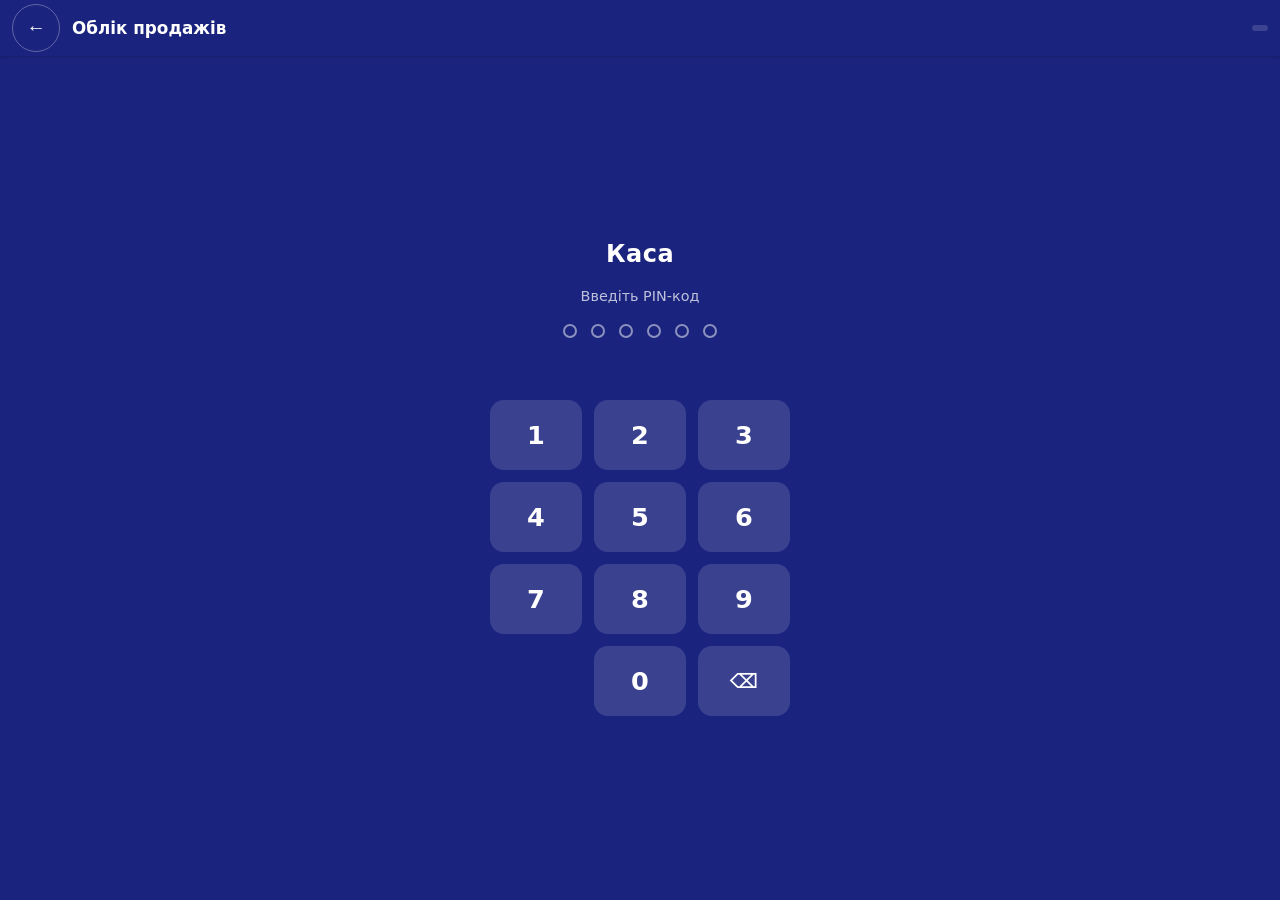
==== cashier/index.html @ b3fe04d3 "Initial commit - Sales tracking PWA" ====
<!DOCTYPE html>
<html lang="uk">
<head>
  <meta charset="UTF-8">
  <meta name="viewport" content="width=device-width, initial-scale=1, viewport-fit=cover">
  <meta name="theme-color" content="#1A237E">
  <meta name="mobile-web-app-capable" content="yes">
  <meta name="apple-mobile-web-app-capable" content="yes">
  <meta name="apple-mobile-web-app-status-bar-style" content="black-translucent">
  <title>Каса</title>
  <link rel="manifest" href="manifest.json">
  <link rel="stylesheet" href="css/main.css">
</head>
<body>

<div id="app">

  <!-- ═══ SHARED HEADER ═══════════════════════════════════════════════════════ -->
  <header class="app-header">
    <button id="hdr-back"
            class="btn-icon"
            hidden
            style="border-color:rgba(255,255,255,.3);color:#fff;background:transparent;flex-shrink:0"
            aria-label="Назад">←</button>

    <span id="hdr-shop"    class="header-shop"  hidden></span>
    <span id="hdr-shift"   class="header-shift" hidden></span>
    <span id="hdr-title"   style="font-weight:700;font-size:1.05rem" hidden></span>

    <div class="header-space"></div>

    <span id="hdr-cashier" class="header-seller" hidden></span>
    <span id="scan-badge"  class="scan-badge"    hidden></span>
    <div  id="sync-dot"    class="sync-dot"      hidden title="Синхронізація"></div>
  </header>

  <!-- ═══ MAIN (screens stack here) ══════════════════════════════════════════ -->
  <main class="app-main">

    <!-- Hidden HID focus target — exists outside screens so it persists -->
    <input id="barcode-input"
           type="text"
           autocomplete="off"
           inputmode="none"
           tabindex="-1"
           aria-hidden="true">

    <!-- ─── SCREEN: LOGIN ───────────────────────────────────────────────────── -->
    <div id="screen-login" class="screen is-active">
      <div class="login-logo">Каса</div>
      <p class="login-prompt">Введіть PIN-код</p>

      <div class="pin-dots">
        <div class="pin-dot"></div>
        <div class="pin-dot"></div>
        <div class="pin-dot"></div>
        <div class="pin-dot"></div>
        <div class="pin-dot"></div>
        <div class="pin-dot"></div>
      </div>

      <p id="login-error" class="login-error" role="alert"></p>

      <div class="pin-keyboard" role="group" aria-label="Цифрова клавіатура">
        <button class="pin-key" data-value="1">1</button>
        <button class="pin-key" data-value="2">2</button>
        <button class="pin-key" data-value="3">3</button>
        <button class="pin-key" data-value="4">4</button>
        <button class="pin-key" data-value="5">5</button>
        <button class="pin-key" data-value="6">6</button>
        <button class="pin-key" data-value="7">7</button>
        <button class="pin-key" data-value="8">8</button>
        <button class="pin-key" data-value="9">9</button>
        <button class="pin-key pin-key--empty" aria-hidden="true" tabindex="-1"></button>
        <button class="pin-key" data-value="0">0</button>
        <button class="pin-key pin-key--backspace" data-value="del" aria-label="Видалити">⌫</button>
      </div>
    </div>

    <!-- ─── SCREEN: SHIFT OPEN ─────────────────────────────────────────────── -->
    <div id="screen-shift-open" class="screen">
      <div class="form-screen">
        <h1 class="form-screen-title">Відкрити зміну</h1>

        <form id="form-shift-open" class="flex flex-col gap" novalidate>
          <div class="form-group">
            <label class="form-label" for="shift-shop">Магазин</label>
            <select id="shift-shop" class="form-select" required></select>
          </div>

          <div class="form-group">
            <label class="form-label" for="shift-meter-start">Показник лічильника</label>
            <input id="shift-meter-start"
                   class="form-input"
                   type="number"
                   min="0"
                   step="1"
                   required
                   placeholder="0"
                   inputmode="numeric">
          </div>

          <button type="submit" class="btn btn--primary btn--full btn--large">
            Відкрити зміну
          </button>
        </form>
      </div>
    </div>

    <!-- ─── SCREEN: POS ─────────────────────────────────────────────────────── -->
    <div id="screen-pos" class="screen">

      <!-- Camera overlay (fixed, shown only when camera active) -->
      <div id="scanner-container" hidden>
        <video id="scanner-video" autoplay playsinline muted></video>
        <div class="scanner-frame" aria-hidden="true"></div>
      </div>

      <!-- Two-panel POS layout -->
      <div class="pos-layout flex-1" style="min-height:0">

        <!-- Cart panel -->
        <div class="pos-cart-panel">
          <div id="cart-list" class="cart-list">
            <div class="cart-empty">
              <div class="cart-empty-icon">🛒</div>
              <span>Відскануйте товар або штрихкод</span>
            </div>
          </div>
        </div>

        <!-- Payment panel -->
        <div class="pos-payment-panel">
          <div class="cart-total-row">
            <span class="text-muted text-sm">Позицій</span>
            <span id="cart-item-count" class="fw-bold">0 шт.</span>
          </div>

          <div class="cart-total-row grand-total">
            <span>Разом</span>
            <span id="cart-total-amount">0,00 ₴</span>
          </div>

          <div class="payment-type-group">
            <button id="pay-cash" class="payment-btn is-active" type="button">Готівка</button>
            <button id="pay-card" class="payment-btn"           type="button">Картка</button>
          </div>

          <button id="btn-checkout" class="btn-checkout w-full" type="button" disabled>
            Провести
          </button>
        </div>
      </div>

      <!-- Action bar: secondary operations -->
      <div class="pos-action-bar" role="toolbar" aria-label="Дії">
        <button id="btn-return-mode"    class="action-btn action-btn--warn" type="button">↩ Повернення</button>
        <button id="btn-go-expenses"    class="action-btn"                  type="button">Витрата</button>
        <button id="btn-go-receipt"     class="action-btn"                  type="button">Прихід</button>
        <button id="btn-go-close-shift" class="action-btn"                  type="button">Закрити зміну</button>
      </div>
    </div>

    <!-- ─── SCREEN: SHIFT CLOSE ─────────────────────────────────────────────── -->
    <div id="screen-shift-close" class="screen">
      <div class="form-screen">
        <h1 class="form-screen-title">Закрити зміну</h1>
        <p class="form-screen-subtitle">Перерахуйте готівку самостійно</p>

        <form id="form-shift-close" class="flex flex-col gap" novalidate>

          <!--
            СЛІПИЙ ВВІД ГОТІВКИ (ТЗ 16.2):
            Касир бачить ТІЛЬКИ це поле — без очікуваної суми, підсумків
            та різниці. Мета: незалежна перевірка, яка не спотворюється
            попереднім знанням «правильної» суми.
          -->
          <div class="blind-cash-note">
            Порахуйте всю готівку в касі та введіть суму нижче.<br>
            Системні дані не відображаються навмисно.
          </div>

          <div class="form-group">
            <label class="form-label" for="shift-cash-blind">Готівка в касі, ₴</label>
            <input id="shift-cash-blind"
                   class="form-input form-input--xl"
                   type="number"
                   min="0"
                   step="0.01"
                   required
                   placeholder="0.00"
                   inputmode="decimal"
                   autocomplete="off">
          </div>

          <div class="form-group">
            <label class="form-label" for="shift-meter-end">Показник лічильника</label>
            <input id="shift-meter-end"
                   class="form-input"
                   type="number"
                   min="0"
                   step="1"
                   required
                   placeholder="0"
                   inputmode="numeric">
          </div>

          <button type="submit" class="btn btn--danger btn--full btn--large">
            Закрити зміну
          </button>
          <button type="button" id="btn-shift-close-back" class="btn btn--ghost btn--full">
            Назад
          </button>
        </form>

        <!-- Result — shown after close; form hidden -->
        <div id="shift-close-result" hidden class="flex flex-col gap text-center">
          <div class="banner banner--success">Зміну успішно закрито</div>

          <div class="card p">
            <p class="text-muted text-sm" style="margin-bottom:6px">Нараховано зарплату</p>
            <p id="shift-salary-amount" class="fw-800 text-xl"></p>
          </div>

          <button id="btn-after-close" class="btn btn--primary btn--full btn--large">
            OK
          </button>
        </div>
      </div>
    </div>

    <!-- ─── SCREEN: EXPENSES ─────────────────────────────────────────────────── -->
    <div id="screen-expenses" class="screen">
      <div class="form-screen">
        <h1 class="form-screen-title">Витрата</h1>

        <form id="form-expenses" class="flex flex-col gap" novalidate>
          <div class="form-group">
            <label class="form-label" for="expense-category">Категорія</label>
            <select id="expense-category" class="form-select" required></select>
          </div>

          <div class="form-group">
            <label class="form-label" for="expense-amount">
              Сума, ₴ <span style="color:var(--c-danger)">*</span>
            </label>
            <input id="expense-amount"
                   class="form-input form-input--xl"
                   type="number"
                   min="0.01"
                   step="0.01"
                   required
                   placeholder="0.00"
                   inputmode="decimal">
          </div>

          <div class="form-group">
            <label class="form-label" for="expense-desc">Опис (необов'язково)</label>
            <input id="expense-desc"
                   class="form-input"
                   type="text"
                   placeholder="Деталі витрати"
                   autocomplete="off">
          </div>

          <button type="submit" class="btn btn--primary btn--full btn--large">
            Зберегти витрату
          </button>
          <button type="button" id="btn-expenses-back" class="btn btn--ghost btn--full">
            Назад
          </button>
        </form>
      </div>
    </div>

    <!-- ─── SCREEN: RECEIPT ──────────────────────────────────────────────────── -->
    <div id="screen-receipt" class="screen">
      <div class="form-screen">
        <h1 class="form-screen-title">Прихід товару</h1>

        <!-- Mode toggle -->
        <div class="payment-type-group">
          <button type="button" id="rec-toggle-scan"   class="payment-btn is-active">Сканер</button>
          <button type="button" id="rec-toggle-manual" class="payment-btn">Ручний ввід</button>
        </div>

        <form id="form-receipt" class="flex flex-col gap" novalidate>

          <div class="form-group">
            <label class="form-label" for="rec-barcode">Штрихкод</label>
            <input id="rec-barcode"
                   class="form-input"
                   type="text"
                   required
                   readonly
                   autocomplete="off"
                   inputmode="numeric"
                   placeholder="Відскануйте або оберіть ручний ввід">
          </div>

          <div class="form-group">
            <label class="form-label" for="rec-name">
              Назва <span style="color:var(--c-danger)">*</span>
            </label>
            <input id="rec-name" class="form-input" type="text" required autocomplete="off">
          </div>

          <div class="form-group">
            <label class="form-label" for="rec-group">Група</label>
            <select id="rec-group" class="form-select" required></select>
          </div>

          <div class="form-group">
            <label class="form-label" for="rec-subgroup">Підгрупа</label>
            <input id="rec-subgroup" class="form-input" type="text" autocomplete="off">
          </div>

          <div class="form-group">
            <label class="form-label" for="rec-supplier">Постачальник</label>
            <input id="rec-supplier" class="form-input" type="text" autocomplete="off">
          </div>

          <div class="flex gap">
            <div class="form-group flex-1">
              <label class="form-label" for="rec-qty">
                Кількість <span style="color:var(--c-danger)">*</span>
              </label>
              <input id="rec-qty"
                     class="form-input"
                     type="number"
                     min="0.001"
                     step="0.001"
                     required
                     inputmode="decimal">
            </div>
            <div class="form-group flex-1">
              <label class="form-label" for="rec-buy">Закупка, ₴</label>
              <input id="rec-buy"
                     class="form-input"
                     type="number"
                     min="0"
                     step="0.01"
                     inputmode="decimal">
            </div>
          </div>

          <div class="form-group">
            <label class="form-label" for="rec-sell">
              Ціна продажу, ₴ <span style="color:var(--c-danger)">*</span>
            </label>
            <input id="rec-sell"
                   class="form-input"
                   type="number"
                   min="0.01"
                   step="0.01"
                   required
                   inputmode="decimal">
          </div>

          <!-- МРЦ — тільки для тютюну; label = «МРЦ на пачці» -->
          <div id="rec-mrc-field" class="form-group" hidden>
            <label class="form-label" for="rec-mrc">МРЦ на пачці, ₴</label>
            <input id="rec-mrc"
                   class="form-input"
                   type="number"
                   min="0"
                   step="0.01"
                   inputmode="decimal">
          </div>

          <!-- МРЦ попередження -->
          <div id="rec-warn-tobacco" class="banner banner--warning" hidden role="alert">
            ⚠ Ціна продажу перевищує МРЦ на пачці більш ніж на 5%
          </div>
          <div id="rec-warn-alcohol" class="banner banner--danger" hidden role="alert">
            ⚠ Ціна продажу нижче мінімальної роздрібної ціни (МРЦ)
          </div>

          <!-- Часткове повернення постачальнику -->
          <label class="flex items-center gap-sm" style="cursor:pointer;font-size:.95rem">
            <input id="rec-rejected" type="checkbox">
            Повернення постачальнику (часткове)
          </label>
          <div id="rec-rejection-field" class="form-group" hidden>
            <label class="form-label" for="rec-rej-qty">Кількість повернення</label>
            <input id="rec-rej-qty"
                   class="form-input"
                   type="number"
                   min="0"
                   step="0.001"
                   inputmode="decimal">
          </div>

          <button type="submit" class="btn btn--primary btn--full btn--large">
            Зберегти прихід
          </button>
          <button type="button" id="btn-receipt-back" class="btn btn--ghost btn--full">
            Назад
          </button>
        </form>
      </div>
    </div>

  </main><!-- /.app-main -->
</div><!-- /#app -->

<script type="module" src="js/app.js"></script>
<script>
  if ('serviceWorker' in navigator) {
    navigator.serviceWorker.register('./sw.js');
  }
</script>
</body>
</html>
---- cashier/css/main.css ----
/* ═══════════════════════════════════════════════════════════════════════════
   cashier/css/main.css
   Mobile-first. Tablet ≥768px: двоколонковий POS (кошик + оплата).
   ══════════════════════════════════════════════════════════════════════════ */

/* ─── CSS Variables ──────────────────────────────────────────────────────── */
:root {
  --c-primary:      #1A237E;
  --c-primary-d:    #0D1750;
  --c-primary-l:    #3F51B5;
  --c-success:      #2E7D32;
  --c-warning:      #E65100;
  --c-danger:       #C62828;
  --c-info:         #1565C0;

  --c-surface:      #FFFFFF;
  --c-surface-alt:  #F5F5F5;
  --c-border:       #E0E0E0;
  --c-text:         #212121;
  --c-muted:        #757575;

  --r:              8px;   /* border-radius base */
  --r-lg:           14px;
  --r-full:         9999px;

  --touch:          48px;  /* мінімальний розмір кнопки */
  --gap:            12px;
  --gap-lg:         20px;
  --gap-sm:         8px;

  --header-h:       56px;

  --shadow-sm: 0 1px 3px rgba(0,0,0,.12), 0 1px 2px rgba(0,0,0,.08);
  --shadow:    0 2px 6px rgba(0,0,0,.15);
  --shadow-lg: 0 4px 16px rgba(0,0,0,.2);

  --font: 'Roboto', system-ui, -apple-system, 'Segoe UI', sans-serif;
  --t:    200ms ease; /* transition */
}

/* ─── Reset ──────────────────────────────────────────────────────────────── */
*, *::before, *::after {
  box-sizing: border-box;
  margin: 0;
  padding: 0;
  -webkit-tap-highlight-color: transparent;
}

html {
  height: 100%;
  -webkit-text-size-adjust: 100%;
  font-size: 16px;
}

body {
  min-height: 100%;
  font-family: var(--font);
  color: var(--c-text);
  background: var(--c-surface-alt);
  overscroll-behavior: none;
  /* Блокуємо випадкове виділення тексту при швидких тачах */
  user-select: none;
  -webkit-user-select: none;
}

input, textarea, select { user-select: auto; -webkit-user-select: auto; }

/* ═══════════════════════════════════════════════════════════════════════════
   APP SHELL
   ═══════════════════════════════════════════════════════════════════════════ */
#app {
  display: flex;
  flex-direction: column;
  height: 100dvh;   /* dynamic viewport height — враховує панель браузера */
  overflow: hidden;
}

/* ─── Header ────────────────────────────────────────────────────────────── */
.app-header {
  flex-shrink: 0;
  height: var(--header-h);
  background: var(--c-primary);
  color: #fff;
  display: flex;
  align-items: center;
  padding: 0 var(--gap);
  gap: var(--gap);
  box-shadow: var(--shadow-sm);
  z-index: 100;
}

.header-shop  { font-weight: 700; font-size: 1rem; white-space: nowrap; flex-shrink: 0; }
.header-shift { font-size: .78rem; opacity: .75; flex-shrink: 0; }
.header-space { flex: 1; }
.header-seller {
  font-size: .82rem;
  opacity: .9;
  max-width: 110px;
  overflow: hidden;
  text-overflow: ellipsis;
  white-space: nowrap;
}

/* Індикатор синхронізації */
.sync-dot {
  width: 9px;
  height: 9px;
  border-radius: 50%;
  background: #66BB6A;
  flex-shrink: 0;
}
.sync-dot--pending { background: #FFA726; }
.sync-dot--error   { background: #EF5350; animation: blink 1s ease infinite; }
.sync-dot--offline { background: #9E9E9E; }

@keyframes blink { 0%,100%{ opacity:1 } 50%{ opacity:.3 } }

/* Індикатор режиму сканера (ТЗ 12.4) */
.scan-badge {
  display: flex;
  align-items: center;
  gap: 4px;
  font-size: .72rem;
  padding: 3px 8px;
  border-radius: var(--r-full);
  background: rgba(255,255,255,.15);
  white-space: nowrap;
  flex-shrink: 0;
}
.scan-badge--hid  { background: rgba(21,101,192,.5); }
.scan-badge--cam  { background: rgba(255,255,255,.12); }

/* ─── Main content area ─────────────────────────────────────────────────── */
.app-main {
  flex: 1;
  position: relative;
  overflow: hidden;
}

/* ═══════════════════════════════════════════════════════════════════════════
   SCREENS
   Кожен екран — абсолютний шар повна висота.
   Активний: display:flex; решта — display:none.
   ═══════════════════════════════════════════════════════════════════════════ */
.screen {
  position: absolute;
  inset: 0;
  display: none;
  flex-direction: column;
  background: var(--c-surface-alt);
  overflow-y: auto;
  overflow-x: hidden;
  -webkit-overflow-scrolling: touch;
}

.screen.is-active { display: flex; }

/* ═══════════════════════════════════════════════════════════════════════════
   ЕКРАН ВХОДУ (PIN)
   ═══════════════════════════════════════════════════════════════════════════ */
#screen-login {
  background: var(--c-primary);
  align-items: center;
  justify-content: center;
  gap: var(--gap-lg);
  padding: var(--gap-lg);
}

.login-logo {
  color: #fff;
  font-size: 1.5rem;
  font-weight: 800;
  text-align: center;
  letter-spacing: .5px;
}

.login-prompt {
  color: rgba(255,255,255,.72);
  font-size: .9rem;
  text-align: center;
}

/* Крапки PIN */
.pin-dots {
  display: flex;
  gap: 14px;
  justify-content: center;
  min-height: 18px;
}

.pin-dot {
  width: 14px;
  height: 14px;
  border-radius: 50%;
  border: 2px solid rgba(255,255,255,.5);
  transition: background var(--t), border-color var(--t);
}

.pin-dot.filled {
  background: #fff;
  border-color: #fff;
}

/* Цифрова клавіатура */
.pin-keyboard {
  display: grid;
  grid-template-columns: repeat(3, 1fr);
  gap: var(--gap);
  width: 100%;
  max-width: 300px;
}

.pin-key {
  display: flex;
  align-items: center;
  justify-content: center;
  height: 70px;
  border-radius: var(--r-lg);
  background: rgba(255,255,255,.14);
  border: none;
  color: #fff;
  font-size: 1.6rem;
  font-weight: 600;
  font-family: var(--font);
  cursor: pointer;
  transition: background var(--t), transform .1s;
}

.pin-key:active          { background: rgba(255,255,255,.32); transform: scale(.94); }
.pin-key--backspace      { font-size: 1.25rem; }
.pin-key--empty          { background: transparent !important; pointer-events: none; }

.login-error {
  color: #FFCDD2;
  font-size: .9rem;
  text-align: center;
  min-height: 1.3em;
}

/* ═══════════════════════════════════════════════════════════════════════════
   POS-ЕКРАН (КАСА)
   Мобільний: одна колонка. Планшет ≥768px: дві колонки.
   ═══════════════════════════════════════════════════════════════════════════ */
#screen-pos {
  overflow: hidden;   /* не scroll — вкладені панелі прокручуються самі */
}

.pos-layout {
  display: flex;
  flex-direction: column;
  height: 100%;
  overflow: hidden;
}

/* ─── Кошик (ліва колонка на планшеті) ─────────────────────────────────── */
.pos-cart-panel {
  flex: 1;
  display: flex;
  flex-direction: column;
  overflow: hidden;
  background: var(--c-surface);
}

.cart-list {
  flex: 1;
  overflow-y: auto;
  -webkit-overflow-scrolling: touch;
  padding: 6px 0;
}

/* Порожній кошик */
.cart-empty {
  display: flex;
  flex-direction: column;
  align-items: center;
  justify-content: center;
  height: 100%;
  gap: 10px;
  color: var(--c-muted);
  font-size: .95rem;
}

.cart-empty-icon { font-size: 3rem; opacity: .35; }

/* Рядок товару у кошику */
.cart-item {
  display: grid;
  grid-template-columns: 1fr auto;
  grid-template-rows: auto auto;
  align-items: start;
  padding: 10px var(--gap);
  border-bottom: 1px solid var(--c-border);
  gap: 2px var(--gap);
  transition: background var(--t);
}

.cart-item.is-return  { background: #FFF3E0; }

.cart-item.low-stock  {
  background: #FFF8E1;
  border-left: 3px solid var(--c-warning);
}

.cart-item__name {
  font-size: .95rem;
  font-weight: 600;
  line-height: 1.3;
}

.cart-item__meta {
  font-size: .78rem;
  color: var(--c-muted);
}

.cart-item__total {
  font-size: 1.05rem;
  font-weight: 800;
  text-align: right;
  grid-column: 2;
  grid-row: 1 / 3;
  align-self: center;
}

.cart-item__controls {
  display: flex;
  align-items: center;
  gap: 6px;
  grid-column: 1;
  margin-top: 2px;
}

.qty-btn {
  width: 30px;
  height: 30px;
  border-radius: 50%;
  border: 1px solid var(--c-border);
  background: var(--c-surface-alt);
  font-size: 1.1rem;
  display: flex;
  align-items: center;
  justify-content: center;
  cursor: pointer;
  color: var(--c-text);
  flex-shrink: 0;
}

.qty-btn:active { background: var(--c-border); }

.qty-value {
  min-width: 36px;
  text-align: center;
  font-size: .95rem;
  font-weight: 600;
}

.btn-remove-item {
  margin-left: auto;
  width: 30px;
  height: 30px;
  border: none;
  background: transparent;
  color: var(--c-muted);
  font-size: 1.3rem;
  cursor: pointer;
  display: flex;
  align-items: center;
  justify-content: center;
  border-radius: 50%;
}

.btn-remove-item:active { background: #FFEBEE; color: var(--c-danger); }

/* ─── Панель підсумку та оплати (права колонка на планшеті) ─────────────── */
.pos-payment-panel {
  background: var(--c-surface);
  border-top: 2px solid var(--c-border);
  padding: var(--gap);
  display: flex;
  flex-direction: column;
  gap: var(--gap-sm);
}

.cart-total-row {
  display: flex;
  justify-content: space-between;
  align-items: center;
  font-size: .9rem;
}

.cart-total-row.grand-total {
  font-size: 1.5rem;
  font-weight: 800;
  padding-top: var(--gap-sm);
  border-top: 2px solid var(--c-border);
  margin-top: 2px;
}

/* Кнопки типу оплати */
.payment-type-group {
  display: grid;
  grid-template-columns: 1fr 1fr;
  gap: var(--gap-sm);
}

.payment-btn {
  height: var(--touch);
  border-radius: var(--r);
  border: 2px solid var(--c-border);
  background: var(--c-surface);
  font-size: .95rem;
  font-weight: 600;
  font-family: var(--font);
  cursor: pointer;
  transition: all var(--t);
  color: var(--c-text);
}

.payment-btn.is-active {
  border-color: var(--c-primary);
  background: #E8EAF6;
  color: var(--c-primary);
}

/* Кнопка «Оплатити» */
.btn-checkout {
  height: 58px;
  border-radius: var(--r);
  border: none;
  background: var(--c-success);
  color: #fff;
  font-size: 1.1rem;
  font-weight: 700;
  font-family: var(--font);
  cursor: pointer;
  letter-spacing: .5px;
  display: flex;
  align-items: center;
  justify-content: center;
  gap: 8px;
  transition: background var(--t), transform .1s;
}

.btn-checkout:active   { background: #1B5E20; transform: scale(.98); }
.btn-checkout:disabled { background: #B0BEC5; }

/* Рядок допоміжних дій */
.pos-action-bar {
  display: flex;
  padding: 8px var(--gap);
  background: var(--c-surface-alt);
  border-top: 1px solid var(--c-border);
  gap: var(--gap-sm);
  overflow-x: auto;
  -webkit-overflow-scrolling: touch;
  scrollbar-width: none;
}

.pos-action-bar::-webkit-scrollbar { display: none; }

/* ─── TABLET ≥768px: двоколонковий POS ─────────────────────────────────── */
@media (min-width: 768px) {
  .pos-layout { flex-direction: row; }

  .pos-cart-panel {
    flex: 3;             /* ~60% */
    border-right: 1px solid var(--c-border);
    border-top: none;
  }

  .pos-payment-panel {
    flex: 2;             /* ~40% */
    border-top: none;
    overflow-y: auto;
    padding: var(--gap-lg);
    justify-content: flex-end;  /* підсумок і кнопка завжди внизу */
    gap: var(--gap);
  }

  .cart-total-row.grand-total { font-size: 1.75rem; }

  .btn-checkout { height: 68px; font-size: 1.2rem; }

  .pos-action-bar {
    flex-wrap: wrap;
    overflow-x: visible;
  }
}

/* ═══════════════════════════════════════════════════════════════════════════
   ФОРМИ (Зміна / Витрата / Прихід)
   ═══════════════════════════════════════════════════════════════════════════ */
.form-screen {
  padding: var(--gap-lg);
  display: flex;
  flex-direction: column;
  gap: var(--gap-lg);
  max-width: 520px;
  margin: 0 auto;
  width: 100%;
}

.form-screen-title {
  font-size: 1.25rem;
  font-weight: 700;
  color: var(--c-primary);
  text-align: center;
}

.form-screen-subtitle {
  font-size: .875rem;
  color: var(--c-muted);
  text-align: center;
  margin-top: -12px;
}

/* Підказка «сліпого вводу» готівки (ТЗ 16.2) */
.blind-cash-note {
  background: #FFF3E0;
  border: 1px solid #FFB74D;
  border-radius: var(--r);
  padding: var(--gap);
  font-size: .9rem;
  color: #BF360C;
  text-align: center;
  line-height: 1.5;
}

/* ═══════════════════════════════════════════════════════════════════════════
   ФОРМ КОМПОНЕНТИ
   ═══════════════════════════════════════════════════════════════════════════ */
.form-group {
  display: flex;
  flex-direction: column;
  gap: 6px;
}

.form-label {
  font-size: .78rem;
  font-weight: 700;
  color: var(--c-muted);
  text-transform: uppercase;
  letter-spacing: .5px;
}

.form-input {
  height: var(--touch);
  padding: 0 14px;
  border: 1.5px solid var(--c-border);
  border-radius: var(--r);
  background: var(--c-surface);
  font-size: 1rem;
  color: var(--c-text);
  font-family: var(--font);
  width: 100%;
  transition: border-color var(--t), box-shadow var(--t);
  -webkit-appearance: none;
  appearance: none;
}

.form-input:focus {
  outline: none;
  border-color: var(--c-primary);
  box-shadow: 0 0 0 3px rgba(26,35,126,.12);
}

.form-input--xl {
  height: 68px;
  font-size: 1.8rem;
  font-weight: 800;
  text-align: right;
  padding-right: 16px;
}

/* Select з кастомною стрілкою */
.form-select {
  height: var(--touch);
  padding: 0 36px 0 14px;
  border: 1.5px solid var(--c-border);
  border-radius: var(--r);
  background-color: var(--c-surface);
  background-image: url("data:image/svg+xml,%3Csvg xmlns='http://www.w3.org/2000/svg' width='10' height='6'%3E%3Cpath fill='%23757575' d='M5 6L0 0h10z'/%3E%3C/svg%3E");
  background-repeat: no-repeat;
  background-position: right 14px center;
  font-size: 1rem;
  color: var(--c-text);
  font-family: var(--font);
  width: 100%;
  cursor: pointer;
  -webkit-appearance: none;
  appearance: none;
  transition: border-color var(--t);
}

.form-select:focus {
  outline: none;
  border-color: var(--c-primary);
}

/* ═══════════════════════════════════════════════════════════════════════════
   КНОПКИ
   ═══════════════════════════════════════════════════════════════════════════ */
.btn {
  display: inline-flex;
  align-items: center;
  justify-content: center;
  gap: 8px;
  height: var(--touch);
  padding: 0 20px;
  border-radius: var(--r);
  border: none;
  font-size: 1rem;
  font-weight: 600;
  font-family: var(--font);
  cursor: pointer;
  transition: background var(--t), transform .1s;
  white-space: nowrap;
  text-decoration: none;
}

.btn:active    { transform: scale(.96); }
.btn:disabled  { opacity: .45; pointer-events: none; }

.btn--primary {
  background: var(--c-primary);
  color: #fff;
}
.btn--primary:active { background: var(--c-primary-d); }

.btn--success {
  background: var(--c-success);
  color: #fff;
}
.btn--success:active { background: #1B5E20; }

.btn--danger {
  background: var(--c-danger);
  color: #fff;
}

.btn--warning {
  background: var(--c-warning);
  color: #fff;
}

.btn--outline {
  background: transparent;
  border: 1.5px solid var(--c-border);
  color: var(--c-text);
}
.btn--outline:active { background: var(--c-surface-alt); }

.btn--ghost {
  background: transparent;
  color: var(--c-primary);
}

.btn--full    { width: 100%; }
.btn--large   { height: 58px; font-size: 1.1rem; }
.btn--compact { height: 38px; padding: 0 14px; font-size: .875rem; }

.btn-icon {
  width: var(--touch);
  height: var(--touch);
  padding: 0;
  border-radius: 50%;
  border: 1.5px solid var(--c-border);
  background: var(--c-surface);
  font-size: 1.2rem;
  display: flex;
  align-items: center;
  justify-content: center;
  cursor: pointer;
  color: var(--c-text);
}

/* Кнопка-плашка в рядку дій */
.action-btn {
  height: 42px;
  padding: 0 14px;
  border-radius: var(--r);
  border: 1.5px solid var(--c-border);
  background: var(--c-surface);
  font-size: .85rem;
  font-family: var(--font);
  cursor: pointer;
  display: flex;
  align-items: center;
  gap: 6px;
  white-space: nowrap;
  color: var(--c-text);
  transition: background var(--t);
  flex-shrink: 0;
}

.action-btn:active   { background: var(--c-surface-alt); }
.action-btn--warn    { border-color: var(--c-warning); color: var(--c-warning); }
.action-btn--primary { border-color: var(--c-primary); color: var(--c-primary); }

/* ═══════════════════════════════════════════════════════════════════════════
   КАРТКИ
   ═══════════════════════════════════════════════════════════════════════════ */
.card {
  background: var(--c-surface);
  border-radius: var(--r);
  box-shadow: var(--shadow-sm);
  overflow: hidden;
}

.card__header {
  padding: var(--gap);
  border-bottom: 1px solid var(--c-border);
  font-weight: 700;
  font-size: .95rem;
  display: flex;
  align-items: center;
  justify-content: space-between;
}

.card__body { padding: var(--gap); }

/* ═══════════════════════════════════════════════════════════════════════════
   МОДАЛЬНІ ВІКНА
   На мобільному — bottom sheet. На планшеті — по центру.
   ═══════════════════════════════════════════════════════════════════════════ */
.modal-overlay {
  position: fixed;
  inset: 0;
  background: rgba(0,0,0,.52);
  z-index: 500;
  display: flex;
  align-items: flex-end;
  justify-content: center;
  animation: fade-in .15s ease;
}

.modal-overlay[hidden] { display: none; }

@keyframes fade-in { from { opacity:0 } to { opacity:1 } }

.modal {
  background: var(--c-surface);
  border-radius: var(--r-lg) var(--r-lg) 0 0;
  padding: var(--gap-lg);
  padding-bottom: calc(var(--gap-lg) + env(safe-area-inset-bottom, 0px));
  width: 100%;
  max-width: 560px;
  max-height: 92dvh;
  overflow-y: auto;
  -webkit-overflow-scrolling: touch;
  animation: slide-up .2s ease;
  display: flex;
  flex-direction: column;
  gap: var(--gap);
}

@keyframes slide-up {
  from { transform:translateY(24px); opacity:0 }
  to   { transform:translateY(0);    opacity:1 }
}

@media (min-width: 768px) {
  .modal-overlay { align-items: center; padding: var(--gap-lg); }
  .modal { border-radius: var(--r-lg); max-height: 85dvh; }
}

.modal__title {
  font-size: 1.15rem;
  font-weight: 700;
  margin-bottom: 4px;
}

.modal__body { flex: 1; }

.modal__actions {
  display: flex;
  gap: var(--gap-sm);
  margin-top: 4px;
}

.modal__actions .btn { flex: 1; }

/* ═══════════════════════════════════════════════════════════════════════════
   БАНЕРИ (inline попередження, не toast)
   ═══════════════════════════════════════════════════════════════════════════ */
.banner {
  padding: 12px var(--gap);
  border-radius: var(--r);
  font-size: .9rem;
  font-weight: 500;
  display: flex;
  align-items: flex-start;
  gap: 10px;
  line-height: 1.5;
}

.banner--warning { background:#FFF3E0; border:1px solid #FFB74D; color:#BF360C; }
.banner--danger  { background:#FFEBEE; border:1px solid #EF9A9A; color:var(--c-danger); }
.banner--info    { background:#E3F2FD; border:1px solid #90CAF9; color:#0D47A1; }
.banner--success { background:#E8F5E9; border:1px solid #A5D6A7; color:#1B5E20; }

/* Flash banner (showBanner утиліта) */
.flash-banner {
  position: fixed;
  top: calc(var(--header-h) + 8px);
  left: 50%;
  transform: translateX(-50%);
  z-index: 1000;
  max-width: 90vw;
  white-space: nowrap;
  pointer-events: none;
  box-shadow: var(--shadow);
  animation: flash-in .2s ease;
}

@keyframes flash-in {
  from { opacity:0; transform:translateX(-50%) translateY(-8px) }
  to   { opacity:1; transform:translateX(-50%) translateY(0) }
}

/* ═══════════════════════════════════════════════════════════════════════════
   ДІАЛОГ ВИБОРУ ТОВАРУ (декілька цін на штрихкод, ТЗ 16.6)
   ═══════════════════════════════════════════════════════════════════════════ */
.product-choice-list {
  display: flex;
  flex-direction: column;
  gap: var(--gap-sm);
}

.product-choice-item {
  display: flex;
  justify-content: space-between;
  align-items: center;
  padding: 14px var(--gap);
  border: 2px solid var(--c-border);
  border-radius: var(--r);
  cursor: pointer;
  transition: border-color var(--t), background var(--t);
  background: var(--c-surface);
}

.product-choice-item:active {
  border-color: var(--c-primary);
  background: #E8EAF6;
}

.product-choice-info { display:flex; flex-direction:column; gap:2px; }
.product-choice-name { font-size:.95rem; font-weight:600; }
.product-choice-stock {
  font-size:.78rem;
  color: var(--c-muted);
}
.product-choice-stock.low  { color: var(--c-danger); }

.product-choice-price {
  font-size: 1.3rem;
  font-weight: 800;
  color: var(--c-primary);
}

/* ═══════════════════════════════════════════════════════════════════════════
   ФОРМА ШВИДКОГО ДОДАВАННЯ ТОВАРУ (сценарій B, ТЗ 13.2)
   ═══════════════════════════════════════════════════════════════════════════ */
.quick-add-barcode {
  background: var(--c-surface-alt);
  padding: 10px var(--gap);
  border-radius: var(--r);
  font-family: monospace;
  font-size: 1rem;
  color: var(--c-muted);
  letter-spacing: 2px;
}

/* ═══════════════════════════════════════════════════════════════════════════
   СКАНЕР (камера)
   ═══════════════════════════════════════════════════════════════════════════ */
#scanner-container {
  position: fixed;
  top: var(--header-h);
  left: 0;
  right: 0;
  height: 280px;
  background: #000;
  z-index: 200;
  overflow: hidden;
  transition: height var(--t);
}

#scanner-container video {
  width: 100%;
  height: 100%;
  object-fit: cover;
}

.scanner-frame {
  position: absolute;
  inset: 28px;
  border: 2px solid rgba(255,255,255,.7);
  border-radius: var(--r);
  box-shadow: 0 0 0 9999px rgba(0,0,0,.45);
  pointer-events: none;
}

.scanner-frame::after {
  content: '';
  position: absolute;
  left: 0;
  right: 0;
  top: 50%;
  height: 2px;
  background: rgba(255,80,80,.8);
  transform: translateY(-50%);
}

#scanner-container[hidden] { display: none; }

/* Прихований input для HID-сканера (ТЗ 12.3) */
#barcode-input {
  position: absolute;
  opacity: 0;
  width: 1px;
  height: 1px;
  pointer-events: none;
  left: -9999px;
}

/* ═══════════════════════════════════════════════════════════════════════════
   СПИСОК ПРИХОДУ ТОВАРІВ
   ═══════════════════════════════════════════════════════════════════════════ */
.receipt-item-row {
  display: grid;
  grid-template-columns: 1fr auto auto;
  align-items: center;
  padding: 10px var(--gap);
  gap: var(--gap);
  border-bottom: 1px solid var(--c-border);
  background: var(--c-surface);
}

.receipt-item-row:last-child { border-bottom: none; }
.receipt-item-row .item-name { font-size: .9rem; font-weight: 500; }
.receipt-item-row .item-qty  { font-weight: 700; white-space: nowrap; }
.receipt-item-row .item-price { font-size:.85rem; color:var(--c-muted); white-space:nowrap; }

/* ═══════════════════════════════════════════════════════════════════════════
   ЛОАДЕР
   ═══════════════════════════════════════════════════════════════════════════ */
.spinner {
  width: 32px;
  height: 32px;
  border: 3px solid rgba(0,0,0,.1);
  border-top-color: var(--c-primary);
  border-radius: 50%;
  animation: spin .7s linear infinite;
  flex-shrink: 0;
}

.spinner--sm {
  width: 20px;
  height: 20px;
  border-width: 2px;
}

.spinner--white { border-color: rgba(255,255,255,.3); border-top-color: #fff; }

@keyframes spin { to { transform: rotate(360deg); } }

.loading-overlay {
  position: absolute;
  inset: 0;
  background: rgba(255,255,255,.8);
  display: flex;
  align-items: center;
  justify-content: center;
  z-index: 50;
}

/* ═══════════════════════════════════════════════════════════════════════════
   УТИЛІТИ
   ═══════════════════════════════════════════════════════════════════════════ */
.sr-only { position:absolute; width:1px; height:1px; padding:0; margin:-1px; overflow:hidden; clip:rect(0,0,0,0); white-space:nowrap; border:0; }
.hidden        { display: none !important; }
.flex          { display: flex; }
.flex-col      { flex-direction: column; }
.flex-1        { flex: 1; }
.flex-wrap     { flex-wrap: wrap; }
.items-center  { align-items: center; }
.items-end     { align-items: flex-end; }
.justify-between { justify-content: space-between; }
.justify-center  { justify-content: center; }
.gap-sm        { gap: var(--gap-sm); }
.gap           { gap: var(--gap); }
.gap-lg        { gap: var(--gap-lg); }
.p             { padding: var(--gap); }
.p-lg          { padding: var(--gap-lg); }
.mt-auto       { margin-top: auto; }
.w-full        { width: 100%; }
.text-center   { text-align: center; }
.text-right    { text-align: right; }
.text-muted    { color: var(--c-muted); }
.text-danger   { color: var(--c-danger); }
.text-success  { color: var(--c-success); }
.text-warning  { color: var(--c-warning); }
.text-sm       { font-size: .875rem; }
.text-xs       { font-size: .75rem; }
.text-lg       { font-size: 1.1rem; }
.text-xl       { font-size: 1.3rem; }
.fw-bold       { font-weight: 700; }
.fw-800        { font-weight: 800; }
.truncate      { overflow:hidden; text-overflow:ellipsis; white-space:nowrap; }
.nowrap        { white-space: nowrap; }
.divider       { height: 1px; background: var(--c-border); margin: var(--gap-sm) 0; }

/* ═══════════════════════════════════════════════════════════════════════════
   iOS SAFE AREAS
   ═══════════════════════════════════════════════════════════════════════════ */
@supports (padding: env(safe-area-inset-bottom)) {
  .app-header {
    padding-top: env(safe-area-inset-top);
    height: calc(var(--header-h) + env(safe-area-inset-top));
  }

  .pos-payment-panel,
  .form-screen {
    padding-bottom: calc(var(--gap-lg) + env(safe-area-inset-bottom));
  }
}
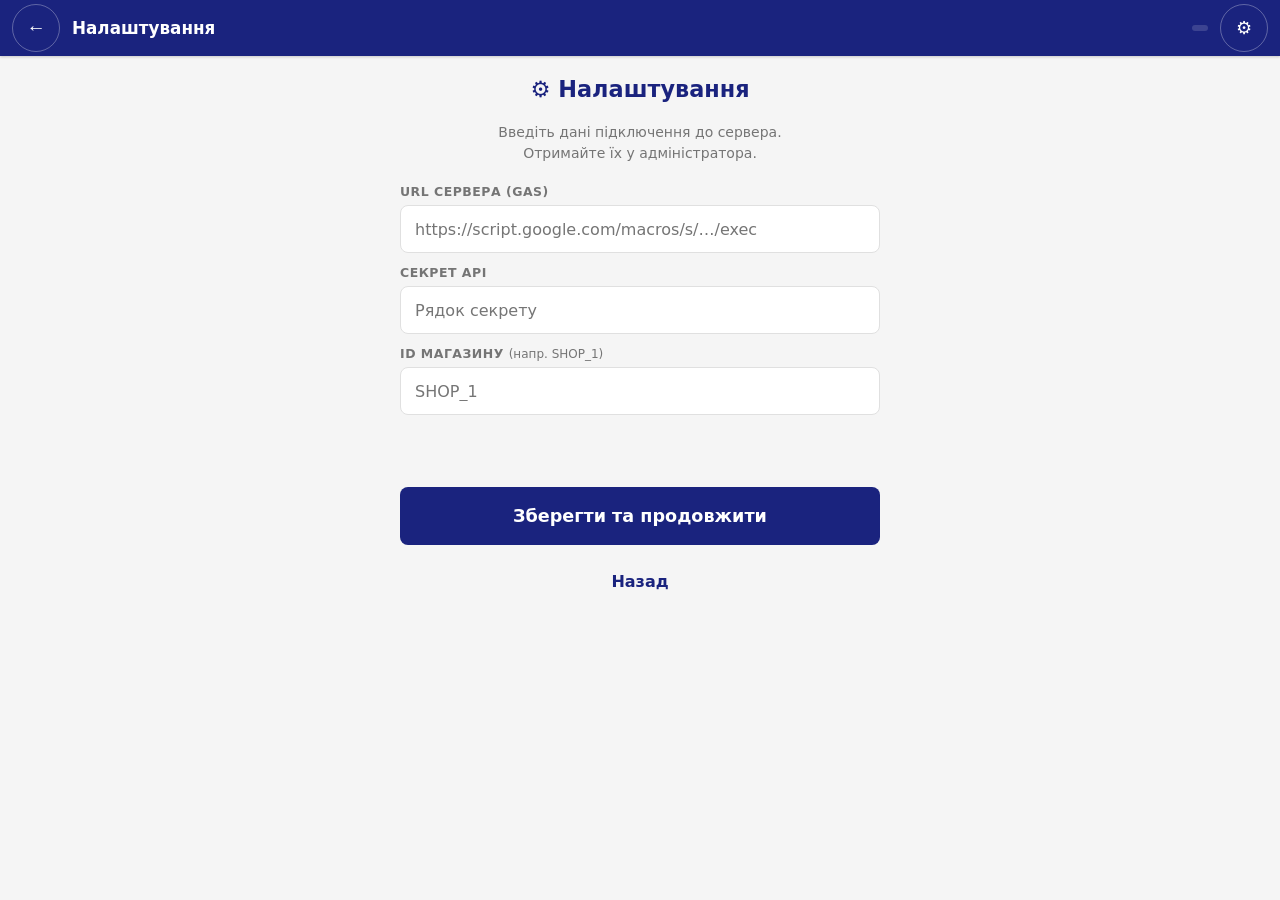
==== commit 9b55ff2f: "feat: cashier onboarding setup screen — gasUrl/apiSecret/shopId via UI" ====
--- a/cashier/index.html
+++ b/cashier/index.html
@@ -32,6 +32,11 @@
     <span id="hdr-cashier" class="header-seller" hidden></span>
     <span id="scan-badge"  class="scan-badge"    hidden></span>
     <div  id="sync-dot"    class="sync-dot"      hidden title="Синхронізація"></div>
+    <button id="hdr-setup"
+            class="btn-icon"
+            hidden
+            style="border-color:rgba(255,255,255,.3);color:#fff;background:transparent;flex-shrink:0;font-size:1.1rem"
+            aria-label="Налаштування">⚙</button>
   </header>
 
   <!-- ═══ MAIN (screens stack here) ══════════════════════════════════════════ -->
@@ -43,7 +48,71 @@
            autocomplete="off"
            inputmode="none"
            tabindex="-1"
-           aria-hidden="true">
+           aria-label="Сканер штрихкодів">
+
+    <!-- ─── SCREEN: SETUP ───────────────────────────────────────────────────── -->
+    <div id="screen-setup" class="screen">
+      <div class="form-screen">
+        <div class="setup-logo">⚙ Налаштування</div>
+        <p class="setup-note">
+          Введіть дані підключення до сервера.<br>
+          Отримайте їх у адміністратора.
+        </p>
+
+        <form id="form-setup" class="flex flex-col gap" novalidate autocomplete="off">
+          <div class="form-group">
+            <label class="form-label" for="setup-gas-url">URL сервера (GAS)</label>
+            <input id="setup-gas-url"
+                   class="form-input"
+                   type="url"
+                   required
+                   placeholder="https://script.google.com/macros/s/…/exec"
+                   autocomplete="off"
+                   autocorrect="off"
+                   autocapitalize="off"
+                   spellcheck="false">
+          </div>
+
+          <div class="form-group">
+            <label class="form-label" for="setup-api-secret">Секрет API</label>
+            <input id="setup-api-secret"
+                   class="form-input"
+                   type="text"
+                   required
+                   placeholder="Рядок секрету"
+                   autocomplete="off"
+                   autocorrect="off"
+                   autocapitalize="off"
+                   spellcheck="false">
+          </div>
+
+          <div class="form-group">
+            <label class="form-label" for="setup-shop-id">
+              ID магазину <span class="setup-hint">(напр. SHOP_1)</span>
+            </label>
+            <input id="setup-shop-id"
+                   class="form-input"
+                   type="text"
+                   required
+                   placeholder="SHOP_1"
+                   autocomplete="off"
+                   autocorrect="off"
+                   autocapitalize="characters"
+                   spellcheck="false">
+          </div>
+
+          <p id="setup-error"  class="setup-error"  role="alert"></p>
+          <p id="setup-status" class="setup-status" role="status"></p>
+
+          <button type="submit" id="btn-setup-save" class="btn btn--primary btn--full btn--large">
+            Зберегти та продовжити
+          </button>
+          <button type="button" id="btn-setup-back" class="btn btn--ghost btn--full" hidden>
+            Назад
+          </button>
+        </form>
+      </div>
+    </div>
 
     <!-- ─── SCREEN: LOGIN ───────────────────────────────────────────────────── -->
     <div id="screen-login" class="screen is-active">
@@ -155,6 +224,7 @@
       <!-- Action bar: secondary operations -->
       <div class="pos-action-bar" role="toolbar" aria-label="Дії">
         <button id="btn-return-mode"    class="action-btn action-btn--warn" type="button">↩ Повернення</button>
+        <button id="btn-manual-barcode" class="action-btn"                  type="button">⌨ Ввести вручну</button>
         <button id="btn-go-expenses"    class="action-btn"                  type="button">Витрата</button>
         <button id="btn-go-receipt"     class="action-btn"                  type="button">Прихід</button>
         <button id="btn-go-close-shift" class="action-btn"                  type="button">Закрити зміну</button>
--- a/cashier/css/main.css
+++ b/cashier/css/main.css
@@ -235,6 +235,46 @@
   font-size: .9rem;
   text-align: center;
   min-height: 1.3em;
+}
+
+/* ═══════════════════════════════════════════════════════════════════════════
+   ЕКРАН НАЛАШТУВАНЬ (SETUP / ONBOARDING)
+   ═══════════════════════════════════════════════════════════════════════════ */
+.setup-logo {
+  font-size: 1.4rem;
+  font-weight: 800;
+  color: var(--c-primary);
+  text-align: center;
+}
+
+.setup-note {
+  font-size: .875rem;
+  color: var(--c-muted);
+  text-align: center;
+  line-height: 1.5;
+}
+
+.setup-hint {
+  font-weight: 400;
+  color: var(--c-muted);
+  font-size: .75rem;
+  text-transform: none;
+  letter-spacing: 0;
+}
+
+.setup-error {
+  color: var(--c-danger);
+  font-size: .875rem;
+  text-align: center;
+  min-height: 1.3em;
+}
+
+.setup-status {
+  color: var(--c-muted);
+  font-size: .875rem;
+  text-align: center;
+  min-height: 1.3em;
+  font-style: italic;
 }
 
 /* ═══════════════════════════════════════════════════════════════════════════
